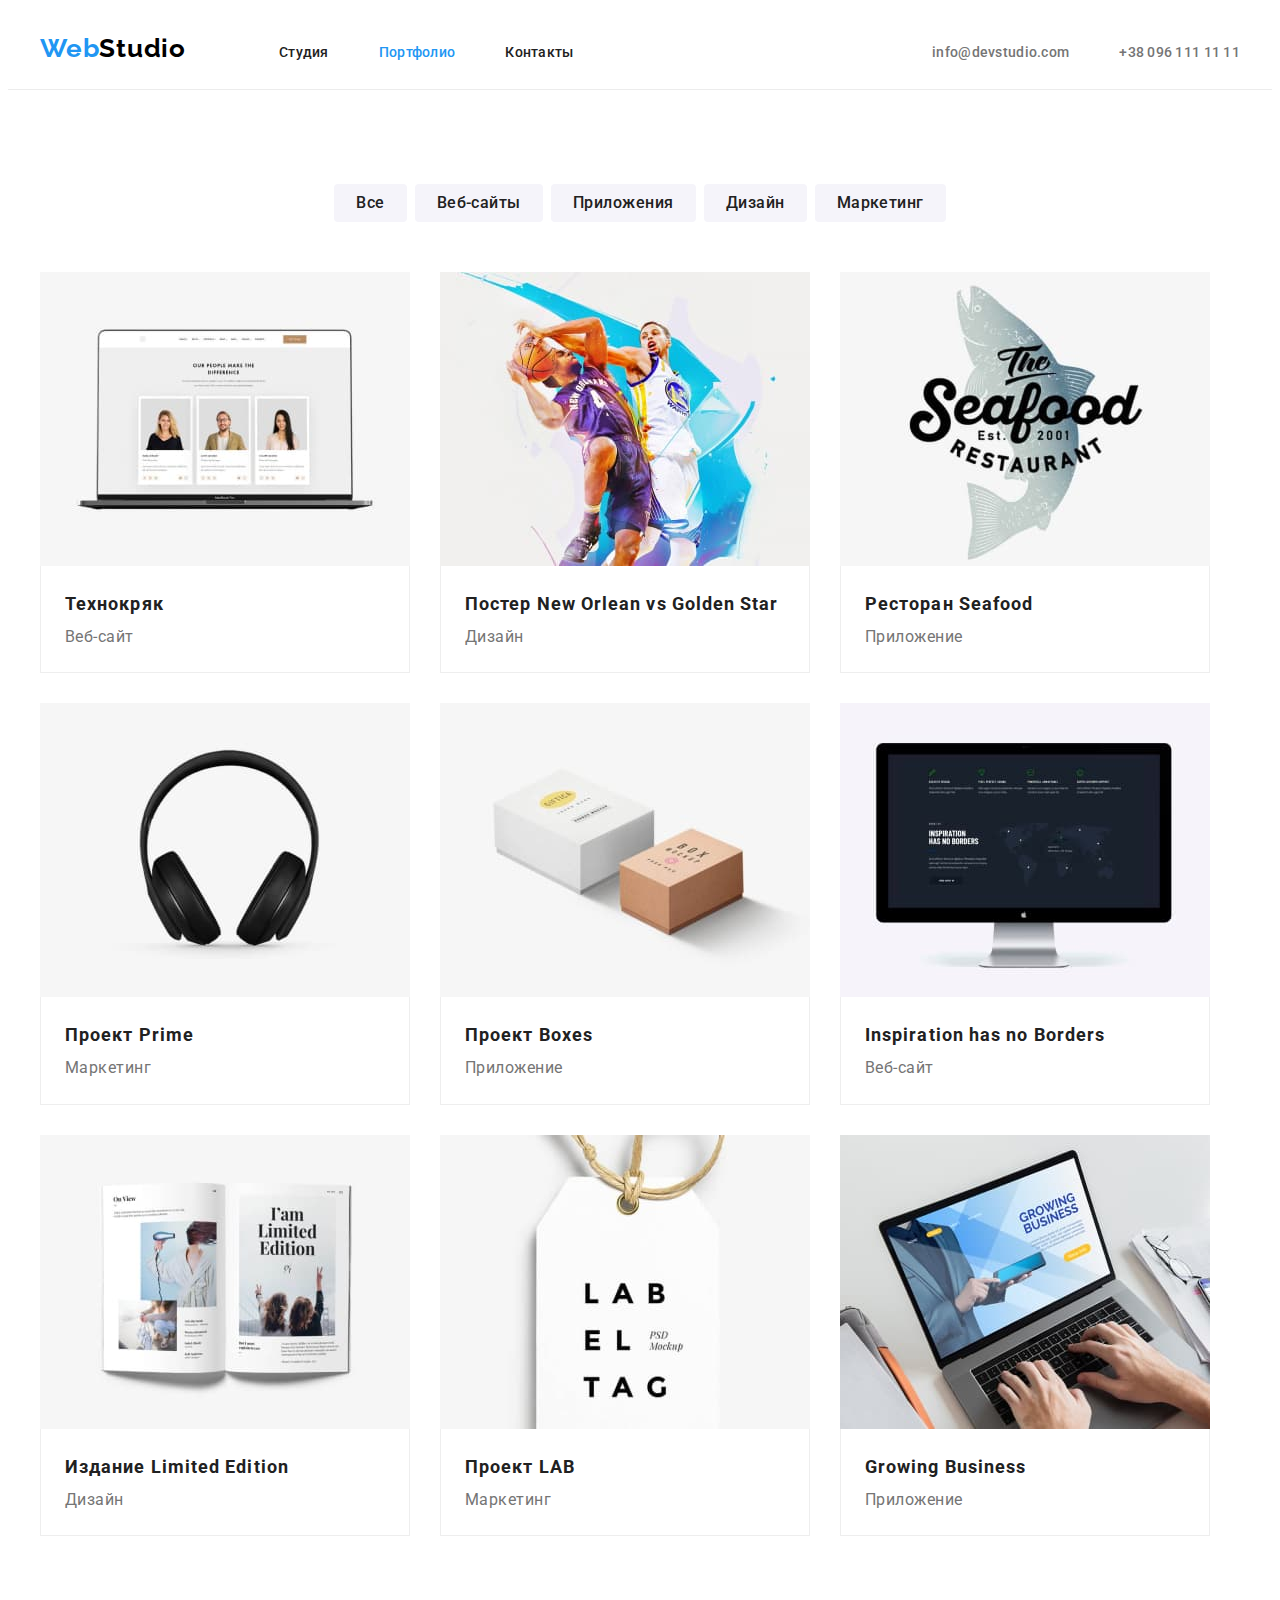
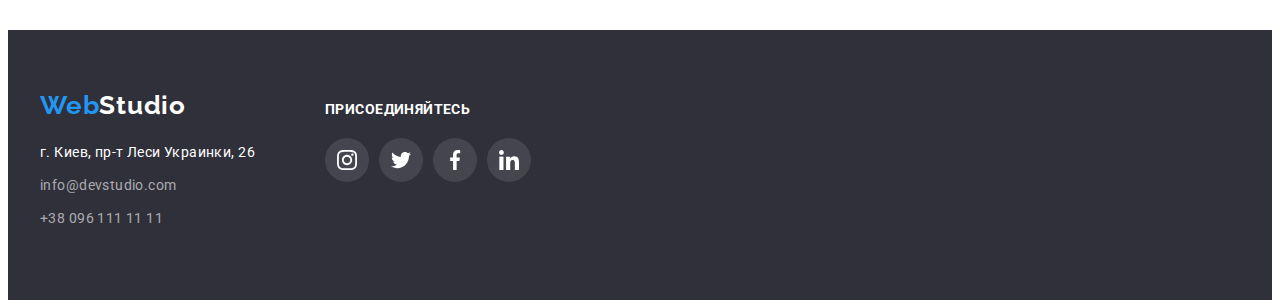
==== portfolio.html @ b5c50b2d "Initial commit" ====
<!DOCTYPE html>
<html lang="ru">
  <head>
    <meta charset="UTF-8" />
    <meta http-equiv="X-UA-Compatible" content="IE=edge" />
    <meta name="viewport" content="width=device-width, initial-scale=1.0" />
    <title>WebStudio</title>
    <link rel="preconnect" href="https://fonts.googleapis.com" />
    <link rel="preconnect" href="https://fonts.gstatic.com" crossorigin />
    <link
      href="https://fonts.googleapis.com/css2?family=Raleway:wght@700&family=Roboto:wght@400;500;700;900&display=swap"
      rel="stylesheet"
    />
    <link
      rel="stylesheet"
      href="https://cdnjs.cloudflare.com/ajax/libs/modern-normalize/1.1.0/modern-normalize.min.css"
      integrity="sha512-wpPYUAdjBVSE4KJnH1VR1HeZfpl1ub8YT/NKx4PuQ5NmX2tKuGu6U/JRp5y+Y8XG2tV+wKQpNHVUX03MfMFn9Q=="
      crossorigin="anonymous"
      referrerpolicy="no-referrer"
    />
    <link rel="stylesheet" href="./css/styles.css" />
  </head>
  <body>
    <header class="header">
      <div class="container">
        <a class="header-logo link" lang="en" href="./index.html">
          <span class="header-logo-web">Web</span><span class="header-logo-studio">Studio</span>
        </a>
        <nav>
          <ul class="list wrap">
            <li class="header-list">
              <a class="header-link link" href="./index.html">Студия</a>
            </li>
            <li class="header-list">
              <a class="current header-link link" href="./portfolio.html">Портфолио</a>
            </li>
            <li class="header-list">
              <a class="header-link link" href="">Контакты</a>
            </li>
          </ul>
        </nav>
        <ul class="list wrap header-connect">
          <li>
            <a class="header-gmail link" href="mailto:info@devstudio.com">info@devstudio.com</a>
          </li>
          <li>
            <a class="header-tel link" href="tel:+380961111111">+38 096 111 11 11</a>
          </li>
        </ul>
      </div>
    </header>
    <main>
      <h1 class="visually-hidden">WebStudio Портфолио</h1>
      <section class="portfolio">
        <div class="container">
          <ul class="list wrap list-button">
            <li class="button-item">
              <button class="btn-portfolio" type="button">Все</button>
            </li>
            <li class="button-item">
              <button class="btn-portfolio" type="button">Веб-сайты</button>
            </li>
            <li class="button-item">
              <button class="btn-portfolio" type="button">Приложения</button>
            </li>
            <li class="button-item">
              <button class="btn-portfolio" type="button">Дизайн</button>
            </li>
            <li class="button-item">
              <button class="btn-portfolio" type="button">Маркетинг</button>
            </li>
          </ul>
          <ul class="list list-portfolio">
            <li class="item-portfolio">
              <img
                class="img-portfolio"
                src="./images/portfolio1.jpg"
                width="370"
                height="294"
                alt="Технокряк"
              />
              <div class="item-text-portfolio">
                <h2 class="filter-title">Технокряк</h2>
                <p class="filter-item">Веб-сайт</p>
              </div>
            </li>
            <li class="item-portfolio">
              <img
                class="img-portfolio"
                src="./images/portfolio2.jpg"
                width="370"
                height="294"
                alt="Постер New Orlean vs Golden Star"
              />
              <div class="item-text-portfolio">
                <h2 class="filter-title">
                  Постер <span lang="en">New Orlean vs Golden Star</span>
                </h2>
                <p class="filter-item">Дизайн</p>
              </div>
            </li>
            <li class="item-portfolio">
              <img
                class="img-portfolio"
                src="./images/portfolio3.jpg"
                width="370"
                height="294"
                alt="Ресторан Seafood"
              />
              <div class="item-text-portfolio">
                <h2 class="filter-title">Ресторан <span lang="en">Seafood</span></h2>
                <p class="filter-item">Приложение</p>
              </div>
            </li>
            <li class="item-portfolio">
              <img
                class="img-portfolio"
                src="./images/portfolio4.jpg"
                width="370"
                height="294"
                alt="Проект Prime"
              />
              <div class="item-text-portfolio">
                <h2 class="filter-title">Проект <span lang="en">Prime</span></h2>
                <p class="filter-item">Маркетинг</p>
              </div>
            </li>
            <li class="item-portfolio">
              <img
                class="img-portfolio"
                src="./images/portfolio5.jpg"
                width="370"
                height="294"
                alt="Проект Boxes"
              />
              <div class="item-text-portfolio">
                <h2 class="filter-title">Проект <span lang="en">Boxes</span></h2>
                <p class="filter-item">Приложение</p>
              </div>
            </li>
            <li class="item-portfolio">
              <img
                class="img-portfolio"
                src="./images/portfolio6.jpg"
                width="370"
                height="294"
                alt="Inspiration has no Borders"
              />
              <div class="item-text-portfolio">
                <h2 class="filter-title" lang="en">Inspiration has no Borders</h2>
                <p class="filter-item">Веб-сайт</p>
              </div>
            </li>
            <li class="item-portfolio">
              <img
                class="img-portfolio"
                src="./images/portfolio7.jpg"
                width="370"
                height="294"
                alt="Издание Limited Edition"
              />
              <div class="item-text-portfolio">
                <h2 class="filter-title">Издание <span lang="en">Limited Edition</span></h2>
                <p class="filter-item">Дизайн</p>
              </div>
            </li>
            <li class="item-portfolio">
              <img
                class="img-portfolio"
                src="./images/portfolio8.jpg"
                width="370"
                height="294"
                alt="Проект LAB"
              />
              <div class="item-text-portfolio">
                <h2 class="filter-title">Проект <span lang="en">LAB</span></h2>
                <p class="filter-item">Маркетинг</p>
              </div>
            </li>
            <li class="item-portfolio">
              <img
                class="img-portfolio"
                src="./images/portfolio9.jpg"
                width="370"
                height="294"
                alt="Growing Business"
              />
              <div class="item-text-portfolio">
                <h2 class="filter-title" lang="en">Growing Business</h2>
                <p class="filter-item">Приложение</p>
              </div>
            </li>
          </ul>
        </div>
      </section>
    </main>
    <footer class="footer">
      <div class="container wrap">
        <div class="footer-item">
          <div class="footer-logo-item">
            <a class="footer-logo link" lang="en" href="./index.html">
              <span class="footer-logo-web">Web</span><span class="footer-logo-studio">Studio</span>
            </a>
          </div>
          <address>
            <ul class="list">
              <li>
                <p class="address">г. Киев, пр-т Леси Украинки, 26</p>
              </li>
              <li>
                <a class="footer-gmail link" href="mailto:info@devstudio.com">info@devstudio.com</a>
              </li>
              <li><a class="footer-tel link" href="tel:+380961111111">+38 096 111 11 11</a></li>
            </ul>
          </address>
        </div>
        <div class="conect">
          <p class="footer-conect-item">присоединяйтесь</p>
          <ul class="list wrap">
            <li class="footer-soc-list">
              <a class="footer-soc-link" href="https://www.instagram.com/">
                <svg width="20" height="20">
                  <use href="./images/icons.svg#icon-instagram"></use>
                </svg>
              </a>
            </li>
            <li class="footer-soc-list">
              <a class="footer-soc-link" href="">
                <svg width="20" height="20">
                  <use href="./images/icons.svg#icon-twitter"></use>
                </svg>
              </a>
            </li>
            <li class="footer-soc-list">
              <a class="footer-soc-link" href="">
                <svg width="20" height="20">
                  <use href="./images/icons.svg#icon-facebook"></use>
                </svg>
              </a>
            </li>
            <li class="footer-soc-list">
              <a class="footer-soc-link" href="">
                <svg width="20" height="20">
                  <use href="./images/icons.svg#icon-linkedin"></use>
                </svg>
              </a>
            </li>
          </ul>
        </div>
      </div>
    </footer>
  </body>
</html>
---- css/styles.css ----
:root {
    --title-text-color: #212121;    
    --accent-color: #2196F3;
    --logo-web: #2196F3;
    --logo-studio-heder: #000000;
    --logo-studio-footor: #FFFFFF;
}

body { 
    font-family: 'Roboto',  Tahoma, sans-serif;
    color: #757575;
}

p, h1, h2, h3, h4, h5, h6 {
    margin: 0;
}

ul, ol {
    padding-left: 0;
    margin: 0;
}

.visually-hidden {
    position: absolute;
    white-space: nowrap;
    width: 1px;
    height: 1px;
    overflow: hidden;
    border: 0;
    padding: 15px;
    clip: rect(0 0 0 0);
    clip-path: inset(50%);
    margin: -1px;
}

.list { 
    list-style: none;
}

.link { 
    text-decoration: none; 
}
.container {
    width: 1200px;
    margin-right: auto;
    margin-left: auto;
    padding-right: 15px;
    padding-left: 15px;
}

.wrap {
    display: flex;
}

.img-no-gap {
    display: block;
}

/*----------HEADER----------*/

.header {
    padding: 25px 0;
    border-bottom: 1px solid #ECECEC;
}

.header-connect {
    margin-left: auto;
}

.header .container {
    display: flex;
    align-items: baseline;
}

.header-logo {
    font-family: 'Raleway';
    font-style: normal;
    font-weight: 700;
    font-size: 26px;
    line-height: 1.19;
    letter-spacing: 0.03em;
    margin-right: 93px;
}

.header-logo:hover, 
.header-logo:focus {
    background: #ffffff;
}

.header-logo-web { 
    color: var(--logo-web); 
}

.header-logo-studio { 
    color: var(--logo-studio-heder); 
}

.header-link {
    font-weight: 500;
    font-size: 14px;
    line-height: 1.14;
    letter-spacing: 0.02em;
    color: #212121;
}

.header-link:hover, 
.header-link:focus {
    background: #ffffff;
    color: var(--accent-color);
}
.header-list:not(:last-child) {
    margin-right: 50px;
}

.current {
    color: var(--accent-color);
}

.header-gmail, .header-tel {
    font-weight: 500;
    font-size: 14px;
    line-height: 1.14;
    letter-spacing: 0.02em;
    color: #757575;
}

.header-gmail {
    margin-right: 50px;
}

.header-gmail:hover, .header-gmail:focus, 
.header-tel:hover, .header-tel:focus {
    background: #ffffff;
    color: var(--accent-color);
}

.heder-icon {
    margin-right: 10px;
    fill: #757575;
}

.header-gmail:hover,
.header-gmail:focus 
.heder-icon {
    fill: var(--accent-color);
}

/*----------FOOTER----------*/

.footer { 
    background: #2F303A;
    padding: 60px 0;
}

.footer-item {
    margin-right: 70px;
}

.footer-logo {
    font-family: 'Raleway';
    font-style: normal;
    font-weight: 700;
    font-size: 26px;
    line-height: 1.19;
    letter-spacing: 0.03em;
}

.footer-logo:hover,
.footer-logo:focus {
    background: #2F303A;
}

.footer-logo-item {
    margin-bottom: 20px;
}

.footer-logo-web { 
    color: var(--logo-web);
}

.footer-logo-studio { 
    color: var(--logo-studio-footor); 
}

.address {
    font-style: normal;
    font-weight: 400;
    font-size: 14px;
    line-height: 1.71;
    letter-spacing: 0.03em;
    color: #FFFFFF;
    margin-bottom: 9px;
}

.footer-gmail,
.footer-tel {
    font-style: normal;
    font-weight: 400;
    font-size: 14px;
    line-height: 1.71;
    letter-spacing: 0.03em;
    color: rgba(255, 255, 255, 0.6);
}

.footer-gmail:hover,
.footer-gmail:focus,
.footer-tel:hover,
.footer-tel:focus {
    background: #2F303A;
    color: var(--accent-color);
}

.footer-gmail,
.footer-tel {
    display: block;
    margin-bottom: 9px;
}
.footer-conect-item {
    font-weight: 700;
    font-size: 14px;
    line-height: 1.14;
    letter-spacing: 0.03em;
    text-transform: uppercase;    
    color: #FFFFFF;
    padding-top: 12px;
    margin-bottom: 20px;
}

.footer-soc-list + .footer-soc-list {
    margin-left: 10px;
}

.footer-soc-link {
    width: 44px;
    height: 44px;
    background-color: rgba(255, 255, 255, 0.1);
    border-radius: 50%;
    display: flex;
    justify-content: center;
    align-items: center;
    fill: #ffffff;
}

.footer-soc-link:hover,
.footer-soc-link:focus {
    background-color: var(--accent-color);
    color: #ffffff;
}

/*----------MAIN-STUDIO----------*/
/*----------SECTION-TITLE----------*/

.main-title {
    background: #2F303A;
    padding: 200px 0;
    text-align: center;
    background-image: 
    linear-gradient(
        rgba(47, 48, 58, 0.4),
        rgba(47, 48, 58, 0.4)), 
        url(../images/img_fon.jpg);
    background-repeat: no-repeat;
    background-position: 50% 50%;
}

.main-title-text {
    font-weight: 900;
    font-size: 44px;
    line-height: 1.36;
    letter-spacing: 0.06em;
    text-transform: uppercase;
    color: #FFFFFF;
    max-width: 700px;
    margin: 0 auto 30px auto ;    
}

.title-btn {
    font-family: 'Roboto';
    font-style: normal;
    font-weight: 700;
    font-size: 16px;
    line-height: 1.87;
    display: flex;
    align-items: center;
    text-align: center;
    letter-spacing: 0.06em;
    cursor: pointer;
    min-width: 200px;
    min-height: 50px;
    color: #FFFFFF;    
    box-shadow: 0px 4px 4px rgba(0, 0, 0, 0.15);
    border: none;
    border-radius: 4px;
    background: var(--accent-color);
    margin: auto;
    justify-content: center;
}

.title-btn:hover, 
.title-btn:focus {
    color: #FFFFFF;
    background: #188CE8;
}

/*----------SECTION-ITEMS----------*/

.items {
    padding-top: 94px;
    padding-bottom: 94px;
}
.items-list {
    width: 270px;
}

.items-list:not(:last-child) {
    margin-right: 30px;
}

.items-icon {
    width: 270px;
    height: 120px;
    background-color: #F5F4FA;
    border-radius: 4px;
    margin-bottom: 30px;
    display: flex;
    justify-content: center;
    align-items: center;
}

.list-item {    
    font-size: 14px;
    line-height: 1.14;
    letter-spacing: 0.03em;
    text-transform: uppercase;
    margin-bottom: 10px;
    color: var(--title-text-color);
}

.list-aside {
    font-size: 14px;
    line-height: 1.71;
    letter-spacing: 0.03em;
    
}

/*----------SECTION-WORK----------*/
.work {
    padding-bottom: 94px;
}
.work-title {
    font-weight: 700;
    font-size: 36px;
    line-height: 1.16;
    text-align: center;
    letter-spacing: 0.03em;
    color: var(--title-text-color);
    margin-bottom: 50px;
    
}

.work-wrap {
    display: flex;
}

.work-list:not(:last-child) {
    margin-right: 30px;
}

/*----------SECTION-COMANDS----------*/

.comands { 
    background: #F5F4FA;
    padding: 94px 0;
}

.comands-title {
    font-weight: 700;
    font-size: 36px;
    line-height: 1.16;
    text-align: center;
    letter-spacing: 0.03em;
    margin-bottom: 50px;
    color: #212121;
}

.comands-list {
    background: #FFFFFF;
    box-shadow: 
    0px 1px 3px rgba(0, 0, 0, 0.12),
    0px 1px 1px rgba(0, 0, 0, 0.14),
    0px 2px 1px rgba(0, 0, 0, 0.2);
    border-radius: 0 0 4px 4px;
}

.comands-list:not(:last-child) {
    margin-right: 30px;
}

.team-card {
    padding-top: 30px;
    padding-bottom: 30px;
}
.comands-name {
    font-weight: 500;
    font-size: 16px;
    line-height: 1.18;
    text-align: center;
    letter-spacing: 0.03em;
    margin-bottom: 10px;
    color: var(--title-text-color);    
}

.comands-prof {
    font-size: 16px;
    line-height: 1.18;
    text-align: center;
    letter-spacing: 0.03em;
    margin-bottom: 16px;
}

.comand-soc-list {
    display: flex;
    justify-content: center;
}


.comand-soc-item + .comand-soc-item {
    margin-left: 10px;
}

.comand-soc-link {
    width: 44px;
    height: 44px;    
    border-radius: 50%;
    display: flex;
    justify-content: center;
    align-items: center;
    fill: #AFB1B8;
}

.comand-soc-link:hover,
.comand-soc-link:focus {
    background-color: var(--accent-color);
    fill: #FFFFFF;
}

/*----------SECTION-CLIENT----------*/

.client {
    padding: 94px 0;
}

.client-title {
    font-weight: 700;
    font-size: 36px;
    line-height: 1.16;
    text-align: center;
    letter-spacing: 0.03em;
    margin-bottom: 50px;
    color: #212121;
}

.client-list {
    width: 170px;
    height: 92px;
    border: 1px solid #AFB1B8;
    border-radius: 4px;    
}

.client-list +.client-list {
    margin-left: 30px;
}

.client-link {
    width: 170px;
    height: 92px;
    display: flex;
    justify-content: center;
    align-items: center;
    fill: #AFB1B8;
}

.client-link:hover,
.client-link:focus {
    border: 1px solid var(--accent-color);
    fill: var(--accent-color);
}

/*----------MAIN-PORTFOLIO----------*/

.portfolio {
    padding-top: 94px;
    padding-bottom: 94px;
}

.list-button {
    margin-bottom: 50px;
    justify-content: center;
}

.button-item:not(:last-child) {
    margin-right: 8px;
}

.btn-portfolio {
    font-family: 'Roboto';
    font-style: normal;
    font-weight: 500;
    font-size: 16px;
    line-height: 1.62;
    letter-spacing: 0.03em;
    cursor: pointer;
    border: none;
    border-radius: 4px;
    color: #212121;
    background: #F5F4FA;
    padding: 6px 22px;
    text-align: center;
}

.btn-portfolio:hover, :focus {
    color: #FFFFFF;
    background: var(--accent-color);
}
.list-portfolio {
    display: flex;
    flex-wrap: wrap;
}

.item-portfolio {
    width: 370px;
    /* width: calc((100%-60)/3); */
    margin-right: 30px;
    margin-bottom: 30px;
}

.item-portfolio:nth-child(3n) {
    margin-right: 0;
}

.item-portfolio:nth-last-child(-n+3) {
    margin-bottom: 0;
}

.img-portfolio {
    display: flex;
}

.item-text-portfolio {
    border-right : 1px solid #EEEEEE;
    border-bottom: 1px solid #EEEEEE;
    border-left: 1px solid #EEEEEE;
    padding:  20px 24px;    
}

.filter-title {
    font-weight: 700;
    font-size: 18px;
    line-height: 2;
    letter-spacing: 0.06em;
    color: var(--title-text-color);    
}

.filter-item {
    font-size: 16px;
    line-height: 1.9;
    letter-spacing: 0.03em;
}
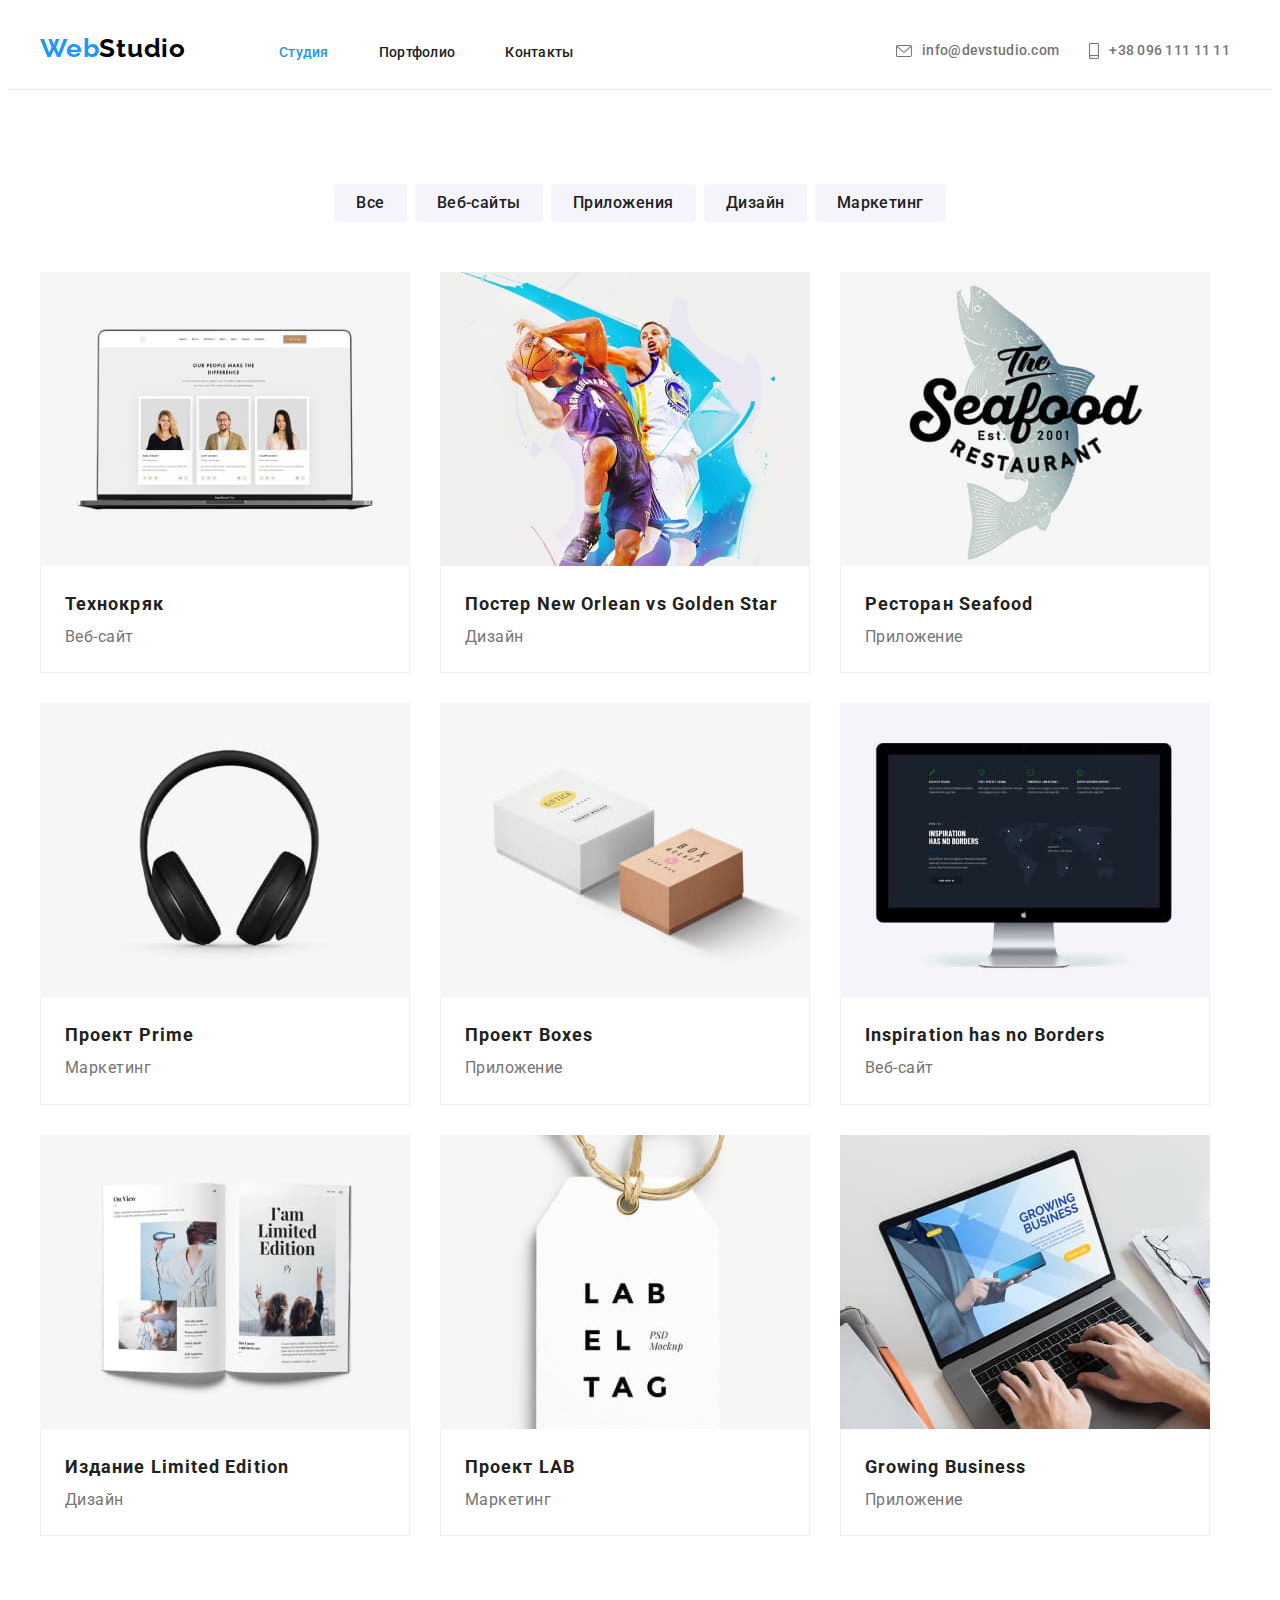
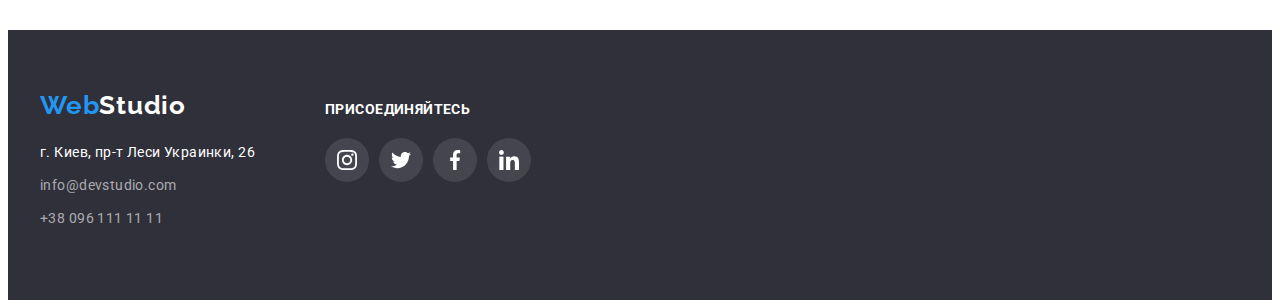
==== commit a94df936: "finish" ====
--- a/portfolio.html
+++ b/portfolio.html
@@ -29,10 +29,10 @@
         <nav>
           <ul class="list wrap">
             <li class="header-list">
-              <a class="header-link link" href="./index.html">Студия</a>
+              <a class="current header-link link" href="./index.html">Студия</a>
             </li>
             <li class="header-list">
-              <a class="current header-link link" href="./portfolio.html">Портфолио</a>
+              <a class="header-link link" href="./portfolio.html">Портфолио</a>
             </li>
             <li class="header-list">
               <a class="header-link link" href="">Контакты</a>
@@ -41,10 +41,20 @@
         </nav>
         <ul class="list wrap header-connect">
           <li>
-            <a class="header-gmail link" href="mailto:info@devstudio.com">info@devstudio.com</a>
+            <a class="header-gmail link" href="mailto:info@devstudio.com">
+              <svg class="heder-icon" width="16" height="12">
+                <use href="./images/icons.svg#icon-envelope"></use>
+              </svg>
+              info@devstudio.com
+            </a>
           </li>
           <li>
-            <a class="header-tel link" href="tel:+380961111111">+38 096 111 11 11</a>
+            <a class="header-tel heder-icon link" href="tel:+380961111111">
+              <svg class="heder-icon" width="10" height="16">
+                <use href="./images/icons.svg#icon-smartphone"></use>
+              </svg>
+              +38 096 111 11 11
+            </a>
           </li>
         </ul>
       </div>
--- a/css/styles.css
+++ b/css/styles.css
@@ -57,7 +57,6 @@
 }
 
 /*----------HEADER----------*/
-
 .header {
     padding: 25px 0;
     border-bottom: 1px solid #ECECEC;
@@ -82,17 +81,17 @@
     margin-right: 93px;
 }
 
-.header-logo:hover, 
+.header-logo:hover,
 .header-logo:focus {
     background: #ffffff;
 }
 
-.header-logo-web { 
-    color: var(--logo-web); 
-}
-
-.header-logo-studio { 
-    color: var(--logo-studio-heder); 
+.header-logo-web {
+    color: var(--logo-web);
+}
+
+.header-logo-studio {
+    color: var(--logo-studio-heder);
 }
 
 .header-link {
@@ -103,11 +102,12 @@
     color: #212121;
 }
 
-.header-link:hover, 
+.header-link:hover,
 .header-link:focus {
     background: #ffffff;
     color: var(--accent-color);
 }
+
 .header-list:not(:last-child) {
     margin-right: 50px;
 }
@@ -116,33 +116,33 @@
     color: var(--accent-color);
 }
 
-.header-gmail, .header-tel {
+.header-gmail,
+.header-tel {
     font-weight: 500;
     font-size: 14px;
     line-height: 1.14;
     letter-spacing: 0.02em;
     color: #757575;
+    fill: #757575;
+    display: flex;
+    align-items: center;
 }
 
 .header-gmail {
-    margin-right: 50px;
-}
-
-.header-gmail:hover, .header-gmail:focus, 
-.header-tel:hover, .header-tel:focus {
+    margin-right: 30px;
+}
+
+.header-gmail:hover,
+.header-gmail:focus,
+.header-tel:hover,
+.header-tel:focus {
     background: #ffffff;
     color: var(--accent-color);
+    fill: var(--accent-color);
 }
 
 .heder-icon {
     margin-right: 10px;
-    fill: #757575;
-}
-
-.header-gmail:hover,
-.header-gmail:focus 
-.heder-icon {
-    fill: var(--accent-color);
 }
 
 /*----------FOOTER----------*/
@@ -358,10 +358,6 @@
     
 }
 
-.work-wrap {
-    display: flex;
-}
-
 .work-list:not(:last-child) {
     margin-right: 30px;
 }
@@ -521,6 +517,10 @@
 .btn-portfolio:hover, :focus {
     color: #FFFFFF;
     background: var(--accent-color);
+    box-shadow: 
+    0px 3px 1px rgba(0, 0, 0, 0.1),
+    0px 1px 2px rgba(0, 0, 0, 0.08),
+    0px 2px 2px rgba(0, 0, 0, 0.12);
 }
 .list-portfolio {
     display: flex;
@@ -529,10 +529,21 @@
 
 .item-portfolio {
     width: 370px;
-    /* width: calc((100%-60)/3); */
     margin-right: 30px;
     margin-bottom: 30px;
 }
+
+.item-portfolio:hover,
+.item-portfolio:focus {
+    /* background: #2196F3;     */
+    box-shadow: 
+    0px 3px 1px rgba(0, 0, 0, 0.1),
+    0px 1px 2px rgba(0, 0, 0, 0.08),
+    0px 2px 2px rgba(0, 0, 0, 0.12);
+    border-radius: 4px;
+
+}
+
 
 .item-portfolio:nth-child(3n) {
     margin-right: 0;
